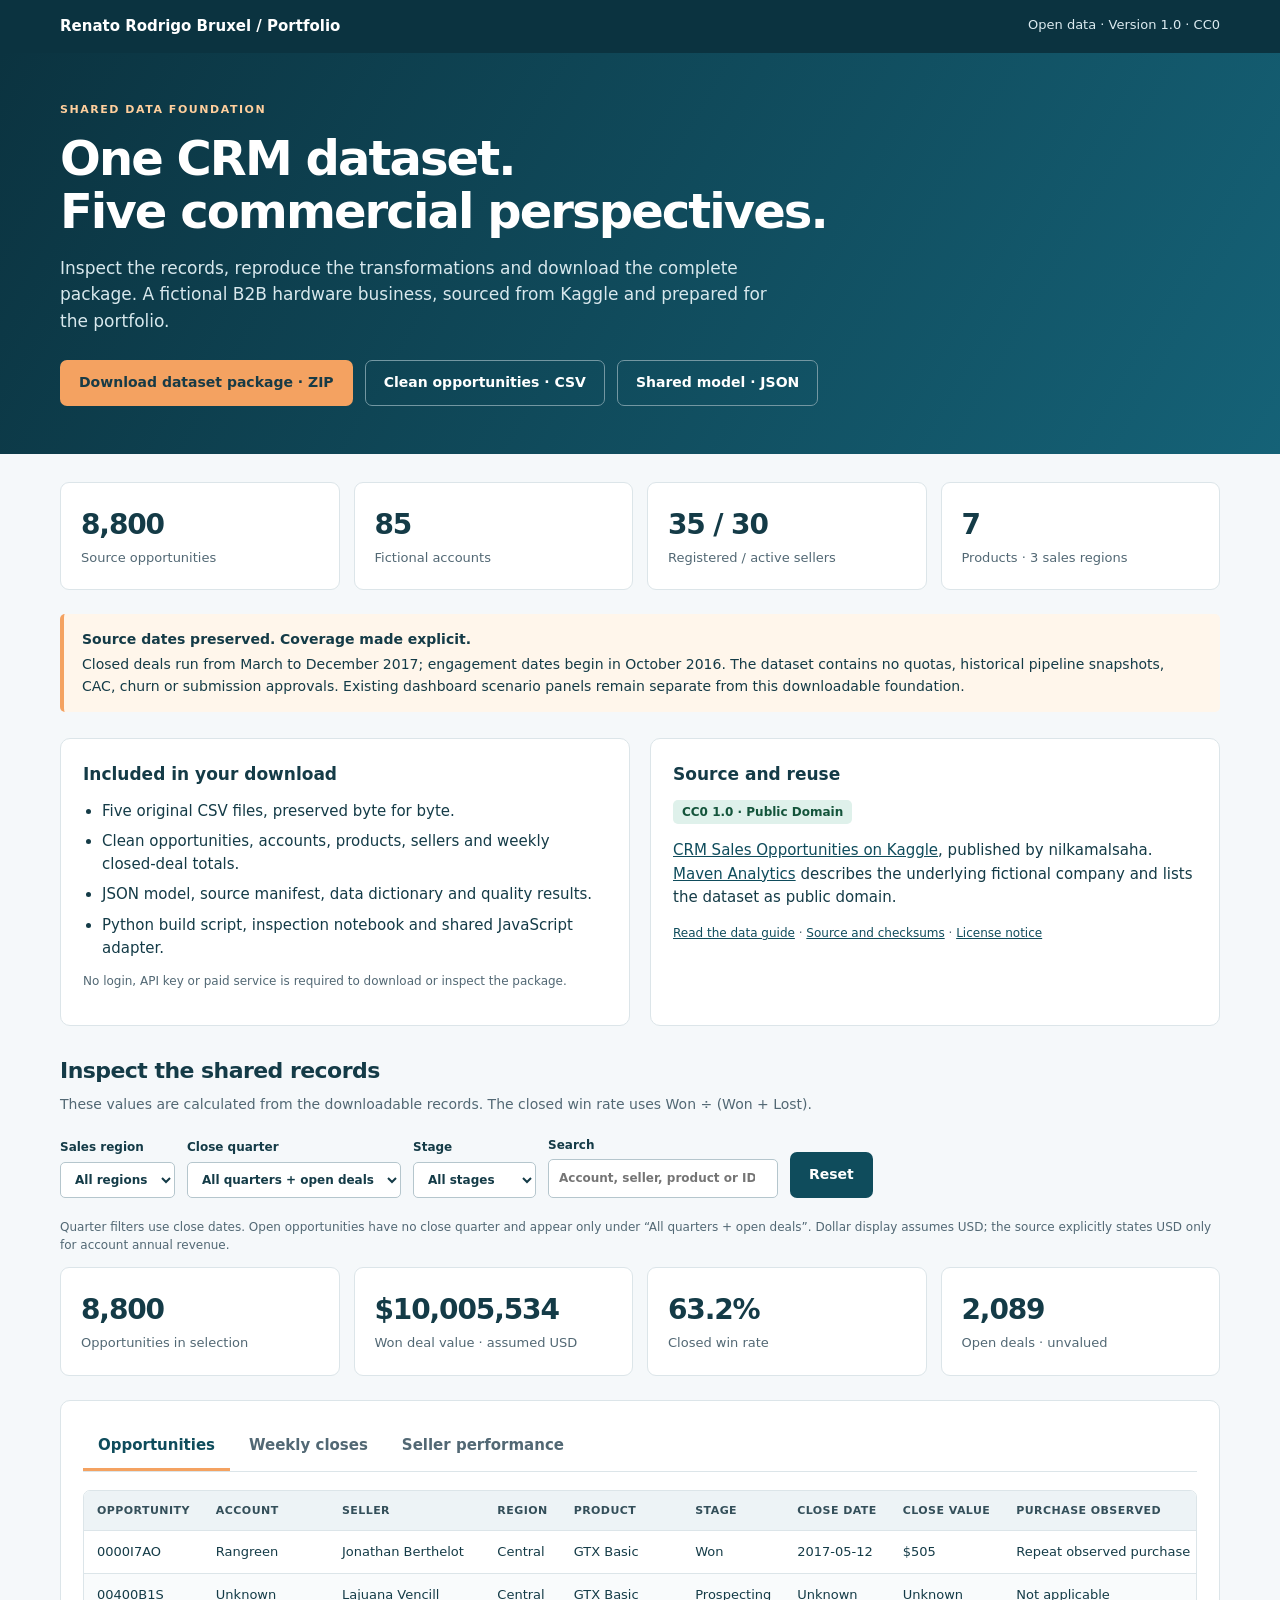
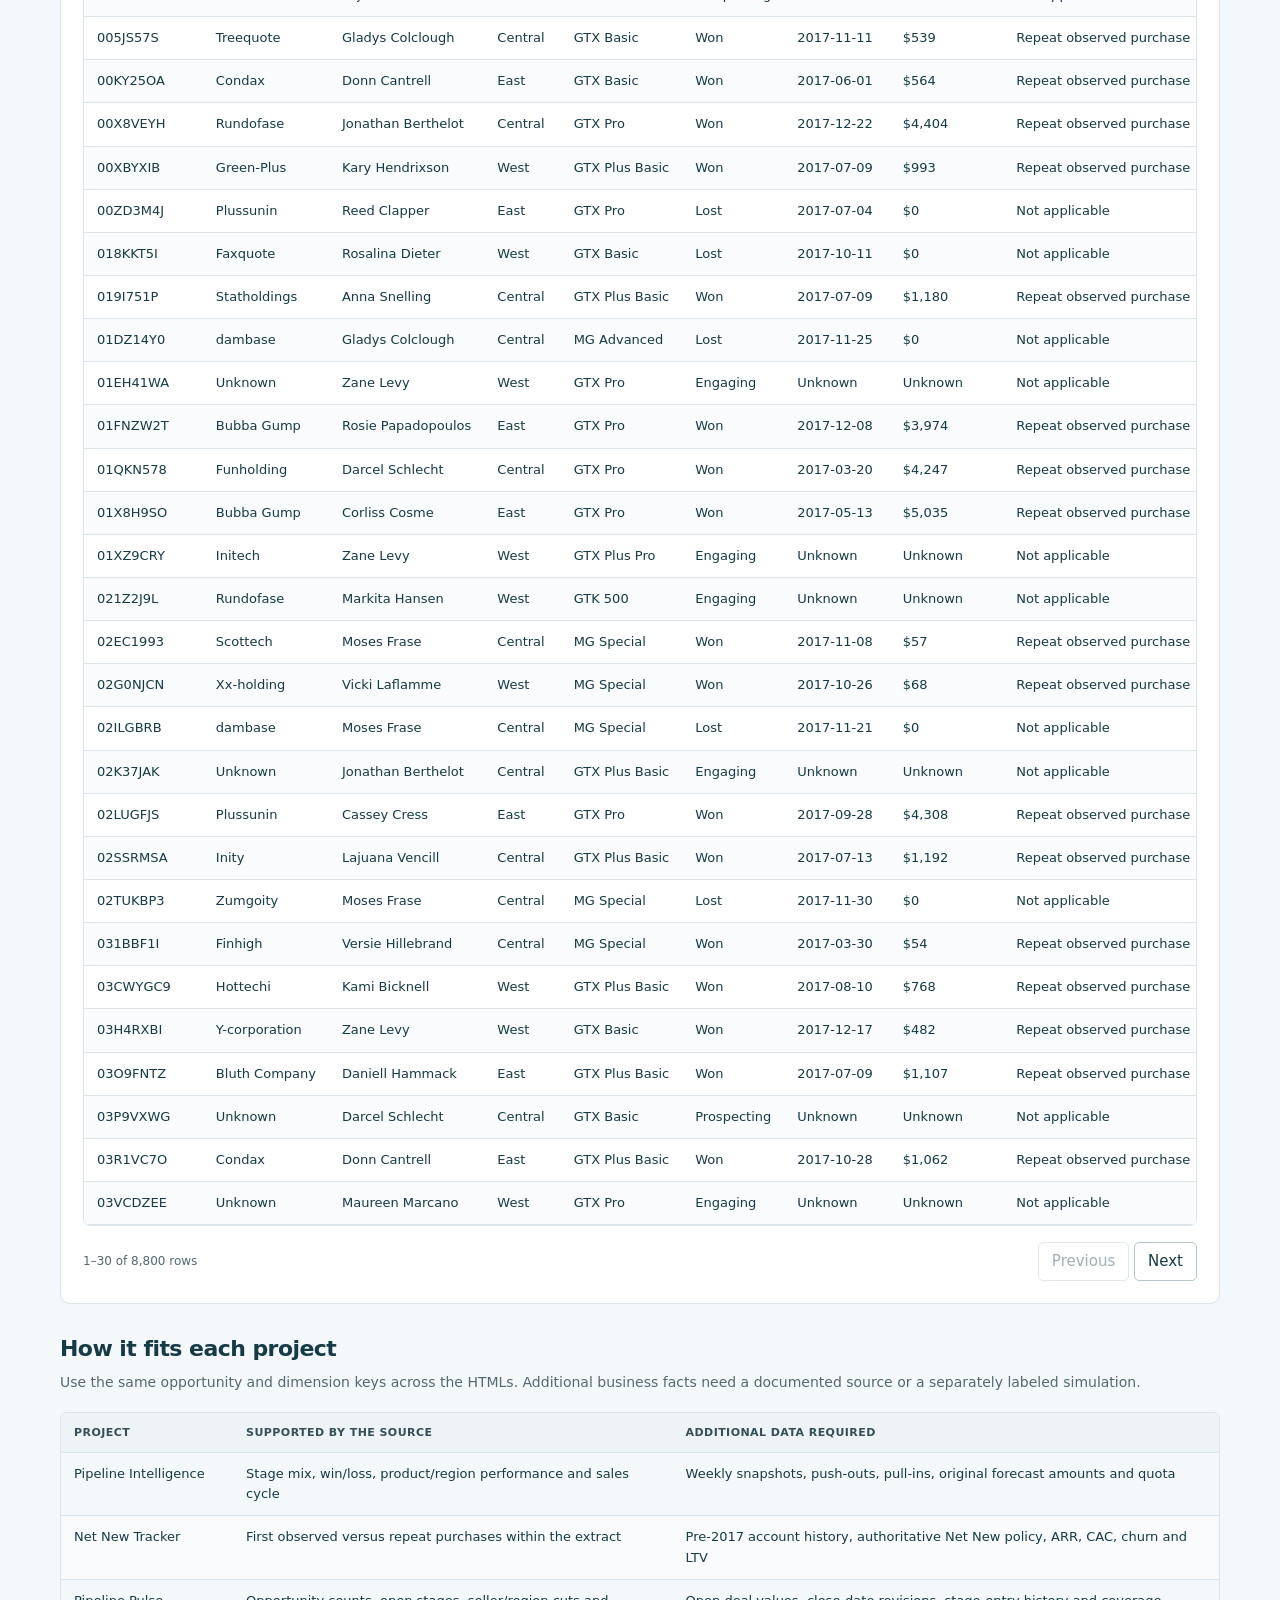
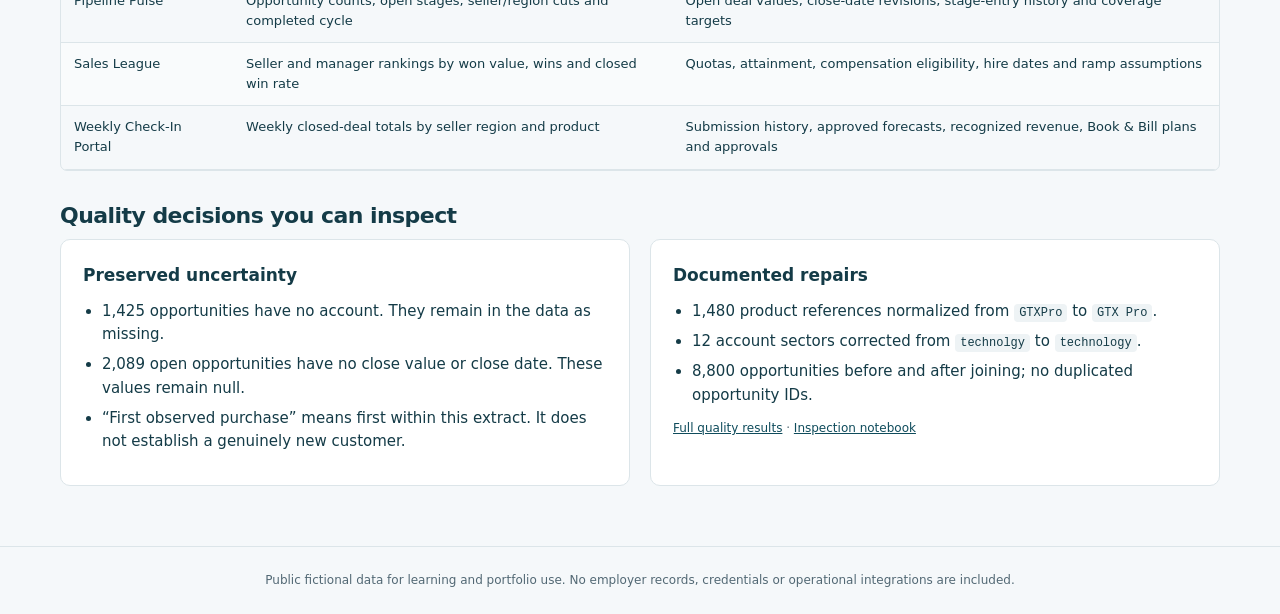
==== data/index.html @ 8870e7cd "Add shared Kaggle CRM dataset and portfolio downloads" ====
<!doctype html>
<html lang="en">
<head>
<meta charset="utf-8">
<meta name="viewport" content="width=device-width,initial-scale=1">
<title>Open CRM Dataset | Renato Rodrigo Bruxel</title>
<meta name="description" content="Download and inspect the shared Kaggle CRM dataset: preserved source CSVs, cleaned tables, JSON, documented metrics and reproducible quality checks.">
<style>
:root{--ink:#143b47;--muted:#526874;--teal:#0f4c5c;--accent:#f4a261;--paper:#f5f8fa;--line:#dce5e9}
*{box-sizing:border-box}body{margin:0;background:var(--paper);color:var(--ink);font:15px/1.55 system-ui,-apple-system,sans-serif}a{color:var(--teal)}button,input,select{font:inherit}button,a,input,select{outline-offset:4px}button:focus-visible,a:focus-visible,input:focus-visible,select:focus-visible{outline:3px solid #0c7cbb}
.top{background:#0b3340;color:#dcebf0;padding:15px max(20px,calc((100vw - 1160px)/2));display:flex;flex-wrap:wrap;justify-content:space-between;gap:12px}.top a{color:#fff;text-decoration:none;font-weight:650}.top span{font-size:13px}
.hero{background:linear-gradient(120deg,#0b3340,#156277);color:#fff;padding:48px 20px}.wrap{max-width:1160px;margin:auto}.eyebrow{text-transform:uppercase;letter-spacing:.14em;font-size:11px;font-weight:750;color:#ffcf9d}.hero h1{font-size:clamp(30px,5vw,48px);letter-spacing:-.04em;line-height:1.1;margin:14px 0}.hero p{max-width:720px;color:#d8e8ed;font-size:17px}.actions{display:flex;flex-wrap:wrap;gap:12px;margin-top:26px}.button{display:inline-flex;align-items:center;justify-content:center;padding:11px 18px;border-radius:7px;border:1px solid transparent;text-decoration:none;font-weight:750;font-size:14px;cursor:pointer;background:var(--teal);color:#fff}.hero .button{background:var(--accent);color:#183b46}.hero .secondary{background:transparent;border-color:#7397a2;color:#fff}
main{max-width:1200px;margin:auto;padding:28px 20px 60px}.facts{display:grid;grid-template-columns:repeat(4,minmax(0,1fr));gap:14px;margin-bottom:24px}.fact{padding:20px;background:#fff;border:1px solid var(--line);border-radius:9px}.fact strong{display:block;font-size:28px;letter-spacing:-.04em}.fact span{color:var(--muted);font-size:13px}.notice{padding:15px 18px;border-left:4px solid var(--accent);background:#fff6eb;border-radius:5px;font-size:14px;margin-bottom:26px}.notice strong{display:block;margin-bottom:3px}.section-title{font-size:22px;margin:28px 0 6px;letter-spacing:-.025em}.sub{color:var(--muted);font-size:14px;margin:0 0 18px}.grid{display:grid;grid-template-columns:1fr 1fr;gap:20px}.card{background:white;border:1px solid var(--line);border-radius:10px;padding:22px;min-width:0}.card h3{margin:0 0 12px;font-size:17px}.card ul{padding-left:19px;margin:10px 0}.card li{margin:7px 0}.badge{display:inline-block;background:#dff1eb;color:#14543b;font-size:12px;padding:3px 9px;border-radius:5px;font-weight:750}.filters{display:flex;flex-wrap:wrap;gap:12px;align-items:end;margin:20px 0}.filters label{font-size:12px;font-weight:700;display:flex;flex-direction:column;gap:5px}.filters select,.filters input{padding:9px 10px;border:1px solid #b5c6cd;border-radius:5px;background:#fff;color:var(--ink);max-width:100%}.filters input{width:230px}.tabs{display:flex;gap:4px;overflow-x:auto;border-bottom:1px solid var(--line);margin-bottom:18px}.tab{padding:11px 15px;white-space:nowrap;border:0;border-bottom:3px solid transparent;background:none;cursor:pointer;color:var(--muted);font-weight:650}.tab[aria-selected=true]{color:var(--teal);border-bottom-color:var(--accent)}.table-wrap{overflow-x:auto;max-width:100%;border:1px solid var(--line);border-radius:7px}table{border-collapse:collapse;width:100%;font-size:13px}th,td{padding:11px 13px;text-align:left;border-bottom:1px solid var(--line);white-space:nowrap}th{background:#edf3f6;color:#344f5a;font-size:11px;text-transform:uppercase;letter-spacing:.04em}tbody tr:nth-child(even){background:#f9fbfc}.fit td{white-space:normal;min-width:190px;vertical-align:top}.fit th:first-child,.fit td:first-child{min-width:160px}.pager{display:flex;flex-wrap:wrap;gap:12px;align-items:center;justify-content:space-between;margin-top:16px}.pager button{padding:7px 13px;border:1px solid #b5c6cd;border-radius:5px;background:white;cursor:pointer;color:var(--ink)}button:disabled{opacity:.4;cursor:default}.small{font-size:12px;color:var(--muted)}code{background:#eef3f5;padding:2px 5px;border-radius:4px;font-size:12px;overflow-wrap:anywhere}footer{text-align:center;padding:24px 20px;color:var(--muted);font-size:12px;border-top:1px solid var(--line)}[hidden]{display:none!important}
@media(max-width:760px){.facts{grid-template-columns:repeat(2,minmax(0,1fr))}.grid{grid-template-columns:1fr}.hero{padding:32px 20px}.card{padding:18px}.filters label{flex:1 1 140px}.filters input,.filters select{width:100%}}
@media(max-width:480px){.facts[aria-live]{grid-template-columns:minmax(0,1fr)}}
@media(prefers-reduced-motion:reduce){*{scroll-behavior:auto!important}}
</style>
</head>
<body>
<nav class="top" aria-label="Portfolio navigation"><a href="../index.html">Renato Rodrigo Bruxel / Portfolio</a><span>Open data · Version 1.0 · CC0</span></nav>
<header class="hero"><div class="wrap"><div class="eyebrow">Shared data foundation</div><h1>One CRM dataset.<br>Five commercial perspectives.</h1><p>Inspect the records, reproduce the transformations and download the complete package. A fictional B2B hardware business, sourced from Kaggle and prepared for the portfolio.</p><div class="actions"><a class="button" href="../downloads/crm-sales-opportunities-portfolio-v1.zip" download>Download dataset package · ZIP</a><a class="button secondary" href="crm/clean/opportunities.csv" download>Clean opportunities · CSV</a><a class="button secondary" href="crm/portfolio-data.json" download>Shared model · JSON</a></div></div></header>
<main>
<div class="facts" aria-label="Dataset coverage"><div class="fact"><strong>8,800</strong><span>Source opportunities</span></div><div class="fact"><strong>85</strong><span>Fictional accounts</span></div><div class="fact"><strong>35 / 30</strong><span>Registered / active sellers</span></div><div class="fact"><strong>7</strong><span>Products · 3 sales regions</span></div></div>
<div class="notice"><strong>Source dates preserved. Coverage made explicit.</strong>Closed deals run from March to December 2017; engagement dates begin in October 2016. The dataset contains no quotas, historical pipeline snapshots, CAC, churn or submission approvals. Existing dashboard scenario panels remain separate from this downloadable foundation.</div>
<div class="grid"><section class="card"><h3>Included in your download</h3><ul><li>Five original CSV files, preserved byte for byte.</li><li>Clean opportunities, accounts, products, sellers and weekly closed-deal totals.</li><li>JSON model, source manifest, data dictionary and quality results.</li><li>Python build script, inspection notebook and shared JavaScript adapter.</li></ul><p class="small">No login, API key or paid service is required to download or inspect the package.</p></section><section class="card"><h3>Source and reuse</h3><span class="badge">CC0 1.0 · Public Domain</span><p><a href="https://www.kaggle.com/datasets/nilkamalsaha/crm-sales-opportunities-on-google-sheets" target="_blank" rel="noopener noreferrer">CRM Sales Opportunities on Kaggle</a>, published by nilkamalsaha. <a href="https://mavenanalytics.io/data-playground/crm-sales-opportunities" target="_blank" rel="noopener noreferrer">Maven Analytics</a> describes the underlying fictional company and lists the dataset as public domain.</p><p class="small"><a href="crm/README.md">Read the data guide</a> · <a href="crm/source.json">Source and checksums</a> · <a href="crm/LICENSE.txt">License notice</a></p></section></div>
<h2 class="section-title">Inspect the shared records</h2><p class="sub">These values are calculated from the downloadable records. The closed win rate uses Won ÷ (Won + Lost).</p>
<div class="filters"><label>Sales region<select id="data-region"><option value="">All regions</option><option>Central</option><option>East</option><option>West</option></select></label><label>Close quarter<select id="data-quarter"><option value="">All quarters + open deals</option><option>2017-Q1</option><option>2017-Q2</option><option>2017-Q3</option><option>2017-Q4</option></select></label><label>Stage<select id="data-stage"><option value="">All stages</option><option>Prospecting</option><option>Engaging</option><option>Won</option><option>Lost</option></select></label><label>Search<input id="data-search" type="search" placeholder="Account, seller, product or ID"></label><button id="data-reset" class="button" type="button">Reset</button></div>
<p class="small">Quarter filters use close dates. Open opportunities have no close quarter and appear only under “All quarters + open deals”. Dollar display assumes USD; the source explicitly states USD only for account annual revenue.</p>
<div class="facts" aria-live="polite"><div class="fact"><strong id="metric-rows">—</strong><span>Opportunities in selection</span></div><div class="fact"><strong id="metric-value">—</strong><span>Won deal value · assumed USD</span></div><div class="fact"><strong id="metric-win">—</strong><span>Closed win rate</span></div><div class="fact"><strong id="metric-open">—</strong><span>Open deals · unvalued</span></div></div>
<div class="card"><div class="tabs" role="tablist" aria-label="Data views"><button class="tab" id="view-records" role="tab" aria-controls="dataset-panel" aria-selected="true" data-view="records">Opportunities</button><button class="tab" id="view-weekly" role="tab" aria-controls="dataset-panel" aria-selected="false" data-view="weekly" tabindex="-1">Weekly closes</button><button class="tab" id="view-sellers" role="tab" aria-controls="dataset-panel" aria-selected="false" data-view="sellers" tabindex="-1">Seller performance</button></div><div id="dataset-panel" role="tabpanel" aria-labelledby="view-records"><div class="table-wrap" tabindex="0" aria-label="Scrollable selected data"><table id="data-table"><thead></thead><tbody></tbody></table></div><div class="pager"><span id="data-count" class="small" aria-live="polite"></span><div><button id="data-prev" type="button">Previous</button> <button id="data-next" type="button">Next</button></div></div></div></div>
<h2 class="section-title">How it fits each project</h2><p class="sub">Use the same opportunity and dimension keys across the HTMLs. Additional business facts need a documented source or a separately labeled simulation.</p><div class="table-wrap" tabindex="0" aria-label="Dataset coverage by project"><table class="fit"><thead><tr><th>Project</th><th>Supported by the source</th><th>Additional data required</th></tr></thead><tbody id="data-fit"></tbody></table></div>
<h2 class="section-title">Quality decisions you can inspect</h2><div class="grid"><section class="card"><h3>Preserved uncertainty</h3><ul><li>1,425 opportunities have no account. They remain in the data as missing.</li><li>2,089 open opportunities have no close value or close date. These values remain null.</li><li>“First observed purchase” means first within this extract. It does not establish a genuinely new customer.</li></ul></section><section class="card"><h3>Documented repairs</h3><ul><li>1,480 product references normalized from <code>GTXPro</code> to <code>GTX Pro</code>.</li><li>12 account sectors corrected from <code>technolgy</code> to <code>technology</code>.</li><li>8,800 opportunities before and after joining; no duplicated opportunity IDs.</li></ul><p class="small"><a href="crm/reports/quality.json">Full quality results</a> · <a href="../notebooks/inspect_crm_data.ipynb" download>Inspection notebook</a></p></section></div>
<noscript><div class="notice">Enable JavaScript for the interactive preview. The download links and data documentation work without it.</div></noscript>
</main><footer>Public fictional data for learning and portfolio use. No employer records, credentials or operational integrations are included.</footer>
<script src="../assets/crm-data.js"></script><script src="../assets/portfolio-crm.js"></script><script src="../assets/dataset-explorer.js"></script>
</body></html>
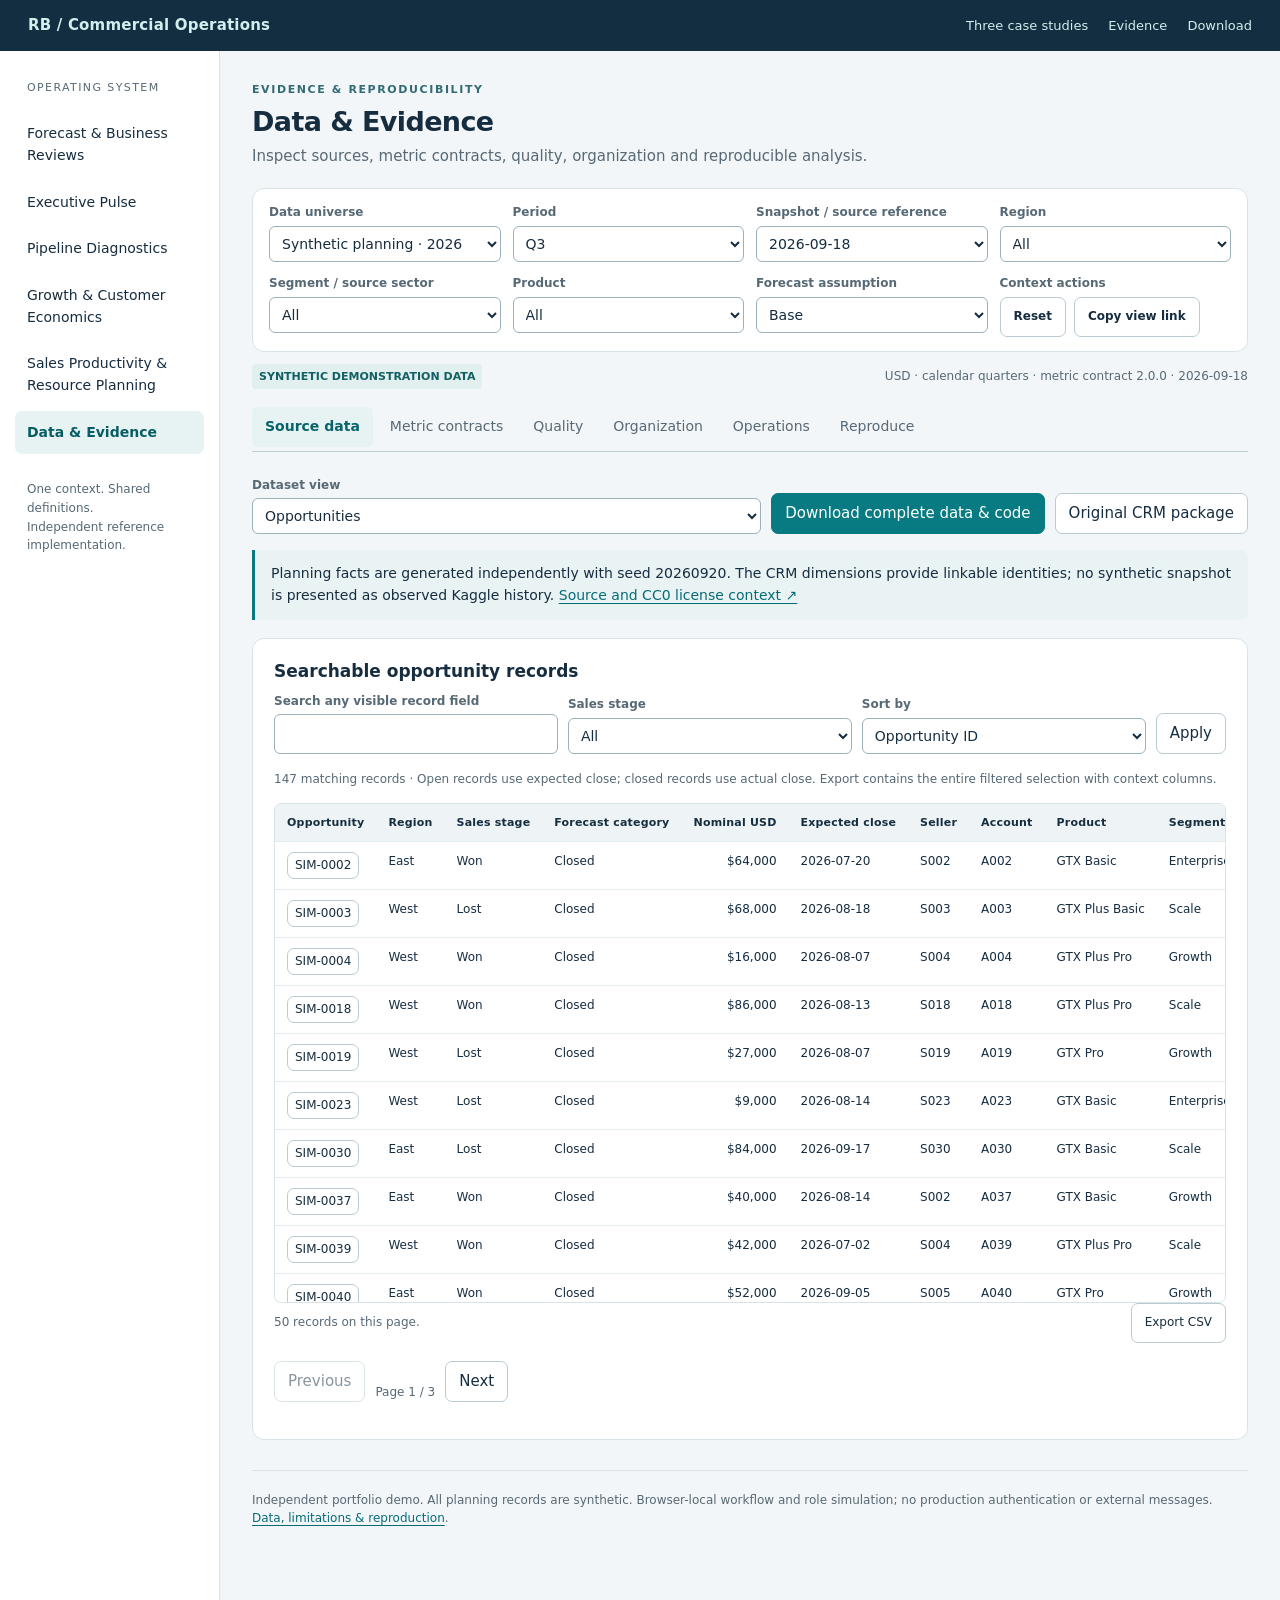
==== commit 602b0fa1: "Publish complete Astra portfolio build — Kaggle CRM + synthetic data Complete GTM Operations portfol" ====
--- a/data/index.html
+++ b/data/index.html
@@ -1,36 +1,7 @@
 <!doctype html>
-<html lang="en">
-<head>
-<meta charset="utf-8">
-<meta name="viewport" content="width=device-width,initial-scale=1">
-<title>Open CRM Dataset | Renato Rodrigo Bruxel</title>
-<meta name="description" content="Download and inspect the shared Kaggle CRM dataset: preserved source CSVs, cleaned tables, JSON, documented metrics and reproducible quality checks.">
-<style>
-:root{--ink:#143b47;--muted:#526874;--teal:#0f4c5c;--accent:#f4a261;--paper:#f5f8fa;--line:#dce5e9}
-*{box-sizing:border-box}body{margin:0;background:var(--paper);color:var(--ink);font:15px/1.55 system-ui,-apple-system,sans-serif}a{color:var(--teal)}button,input,select{font:inherit}button,a,input,select{outline-offset:4px}button:focus-visible,a:focus-visible,input:focus-visible,select:focus-visible{outline:3px solid #0c7cbb}
-.top{background:#0b3340;color:#dcebf0;padding:15px max(20px,calc((100vw - 1160px)/2));display:flex;flex-wrap:wrap;justify-content:space-between;gap:12px}.top a{color:#fff;text-decoration:none;font-weight:650}.top span{font-size:13px}
-.hero{background:linear-gradient(120deg,#0b3340,#156277);color:#fff;padding:48px 20px}.wrap{max-width:1160px;margin:auto}.eyebrow{text-transform:uppercase;letter-spacing:.14em;font-size:11px;font-weight:750;color:#ffcf9d}.hero h1{font-size:clamp(30px,5vw,48px);letter-spacing:-.04em;line-height:1.1;margin:14px 0}.hero p{max-width:720px;color:#d8e8ed;font-size:17px}.actions{display:flex;flex-wrap:wrap;gap:12px;margin-top:26px}.button{display:inline-flex;align-items:center;justify-content:center;padding:11px 18px;border-radius:7px;border:1px solid transparent;text-decoration:none;font-weight:750;font-size:14px;cursor:pointer;background:var(--teal);color:#fff}.hero .button{background:var(--accent);color:#183b46}.hero .secondary{background:transparent;border-color:#7397a2;color:#fff}
-main{max-width:1200px;margin:auto;padding:28px 20px 60px}.facts{display:grid;grid-template-columns:repeat(4,minmax(0,1fr));gap:14px;margin-bottom:24px}.fact{padding:20px;background:#fff;border:1px solid var(--line);border-radius:9px}.fact strong{display:block;font-size:28px;letter-spacing:-.04em}.fact span{color:var(--muted);font-size:13px}.notice{padding:15px 18px;border-left:4px solid var(--accent);background:#fff6eb;border-radius:5px;font-size:14px;margin-bottom:26px}.notice strong{display:block;margin-bottom:3px}.section-title{font-size:22px;margin:28px 0 6px;letter-spacing:-.025em}.sub{color:var(--muted);font-size:14px;margin:0 0 18px}.grid{display:grid;grid-template-columns:1fr 1fr;gap:20px}.card{background:white;border:1px solid var(--line);border-radius:10px;padding:22px;min-width:0}.card h3{margin:0 0 12px;font-size:17px}.card ul{padding-left:19px;margin:10px 0}.card li{margin:7px 0}.badge{display:inline-block;background:#dff1eb;color:#14543b;font-size:12px;padding:3px 9px;border-radius:5px;font-weight:750}.filters{display:flex;flex-wrap:wrap;gap:12px;align-items:end;margin:20px 0}.filters label{font-size:12px;font-weight:700;display:flex;flex-direction:column;gap:5px}.filters select,.filters input{padding:9px 10px;border:1px solid #b5c6cd;border-radius:5px;background:#fff;color:var(--ink);max-width:100%}.filters input{width:230px}.tabs{display:flex;gap:4px;overflow-x:auto;border-bottom:1px solid var(--line);margin-bottom:18px}.tab{padding:11px 15px;white-space:nowrap;border:0;border-bottom:3px solid transparent;background:none;cursor:pointer;color:var(--muted);font-weight:650}.tab[aria-selected=true]{color:var(--teal);border-bottom-color:var(--accent)}.table-wrap{overflow-x:auto;max-width:100%;border:1px solid var(--line);border-radius:7px}table{border-collapse:collapse;width:100%;font-size:13px}th,td{padding:11px 13px;text-align:left;border-bottom:1px solid var(--line);white-space:nowrap}th{background:#edf3f6;color:#344f5a;font-size:11px;text-transform:uppercase;letter-spacing:.04em}tbody tr:nth-child(even){background:#f9fbfc}.fit td{white-space:normal;min-width:190px;vertical-align:top}.fit th:first-child,.fit td:first-child{min-width:160px}.pager{display:flex;flex-wrap:wrap;gap:12px;align-items:center;justify-content:space-between;margin-top:16px}.pager button{padding:7px 13px;border:1px solid #b5c6cd;border-radius:5px;background:white;cursor:pointer;color:var(--ink)}button:disabled{opacity:.4;cursor:default}.small{font-size:12px;color:var(--muted)}code{background:#eef3f5;padding:2px 5px;border-radius:4px;font-size:12px;overflow-wrap:anywhere}footer{text-align:center;padding:24px 20px;color:var(--muted);font-size:12px;border-top:1px solid var(--line)}[hidden]{display:none!important}
-@media(max-width:760px){.facts{grid-template-columns:repeat(2,minmax(0,1fr))}.grid{grid-template-columns:1fr}.hero{padding:32px 20px}.card{padding:18px}.filters label{flex:1 1 140px}.filters input,.filters select{width:100%}}
-@media(max-width:480px){.facts[aria-live]{grid-template-columns:minmax(0,1fr)}}
-@media(prefers-reduced-motion:reduce){*{scroll-behavior:auto!important}}
-</style>
-</head>
-<body>
-<nav class="top" aria-label="Portfolio navigation"><a href="../index.html">Renato Rodrigo Bruxel / Portfolio</a><span>Open data · Version 1.0 · CC0</span></nav>
-<header class="hero"><div class="wrap"><div class="eyebrow">Shared data foundation</div><h1>One CRM dataset.<br>Five commercial perspectives.</h1><p>Inspect the records, reproduce the transformations and download the complete package. A fictional B2B hardware business, sourced from Kaggle and prepared for the portfolio.</p><div class="actions"><a class="button" href="../downloads/crm-sales-opportunities-portfolio-v1.zip" download>Download dataset package · ZIP</a><a class="button secondary" href="crm/clean/opportunities.csv" download>Clean opportunities · CSV</a><a class="button secondary" href="crm/portfolio-data.json" download>Shared model · JSON</a></div></div></header>
-<main>
-<div class="facts" aria-label="Dataset coverage"><div class="fact"><strong>8,800</strong><span>Source opportunities</span></div><div class="fact"><strong>85</strong><span>Fictional accounts</span></div><div class="fact"><strong>35 / 30</strong><span>Registered / active sellers</span></div><div class="fact"><strong>7</strong><span>Products · 3 sales regions</span></div></div>
-<div class="notice"><strong>Source dates preserved. Coverage made explicit.</strong>Closed deals run from March to December 2017; engagement dates begin in October 2016. The dataset contains no quotas, historical pipeline snapshots, CAC, churn or submission approvals. Existing dashboard scenario panels remain separate from this downloadable foundation.</div>
-<div class="grid"><section class="card"><h3>Included in your download</h3><ul><li>Five original CSV files, preserved byte for byte.</li><li>Clean opportunities, accounts, products, sellers and weekly closed-deal totals.</li><li>JSON model, source manifest, data dictionary and quality results.</li><li>Python build script, inspection notebook and shared JavaScript adapter.</li></ul><p class="small">No login, API key or paid service is required to download or inspect the package.</p></section><section class="card"><h3>Source and reuse</h3><span class="badge">CC0 1.0 · Public Domain</span><p><a href="https://www.kaggle.com/datasets/nilkamalsaha/crm-sales-opportunities-on-google-sheets" target="_blank" rel="noopener noreferrer">CRM Sales Opportunities on Kaggle</a>, published by nilkamalsaha. <a href="https://mavenanalytics.io/data-playground/crm-sales-opportunities" target="_blank" rel="noopener noreferrer">Maven Analytics</a> describes the underlying fictional company and lists the dataset as public domain.</p><p class="small"><a href="crm/README.md">Read the data guide</a> · <a href="crm/source.json">Source and checksums</a> · <a href="crm/LICENSE.txt">License notice</a></p></section></div>
-<h2 class="section-title">Inspect the shared records</h2><p class="sub">These values are calculated from the downloadable records. The closed win rate uses Won ÷ (Won + Lost).</p>
-<div class="filters"><label>Sales region<select id="data-region"><option value="">All regions</option><option>Central</option><option>East</option><option>West</option></select></label><label>Close quarter<select id="data-quarter"><option value="">All quarters + open deals</option><option>2017-Q1</option><option>2017-Q2</option><option>2017-Q3</option><option>2017-Q4</option></select></label><label>Stage<select id="data-stage"><option value="">All stages</option><option>Prospecting</option><option>Engaging</option><option>Won</option><option>Lost</option></select></label><label>Search<input id="data-search" type="search" placeholder="Account, seller, product or ID"></label><button id="data-reset" class="button" type="button">Reset</button></div>
-<p class="small">Quarter filters use close dates. Open opportunities have no close quarter and appear only under “All quarters + open deals”. Dollar display assumes USD; the source explicitly states USD only for account annual revenue.</p>
-<div class="facts" aria-live="polite"><div class="fact"><strong id="metric-rows">—</strong><span>Opportunities in selection</span></div><div class="fact"><strong id="metric-value">—</strong><span>Won deal value · assumed USD</span></div><div class="fact"><strong id="metric-win">—</strong><span>Closed win rate</span></div><div class="fact"><strong id="metric-open">—</strong><span>Open deals · unvalued</span></div></div>
-<div class="card"><div class="tabs" role="tablist" aria-label="Data views"><button class="tab" id="view-records" role="tab" aria-controls="dataset-panel" aria-selected="true" data-view="records">Opportunities</button><button class="tab" id="view-weekly" role="tab" aria-controls="dataset-panel" aria-selected="false" data-view="weekly" tabindex="-1">Weekly closes</button><button class="tab" id="view-sellers" role="tab" aria-controls="dataset-panel" aria-selected="false" data-view="sellers" tabindex="-1">Seller performance</button></div><div id="dataset-panel" role="tabpanel" aria-labelledby="view-records"><div class="table-wrap" tabindex="0" aria-label="Scrollable selected data"><table id="data-table"><thead></thead><tbody></tbody></table></div><div class="pager"><span id="data-count" class="small" aria-live="polite"></span><div><button id="data-prev" type="button">Previous</button> <button id="data-next" type="button">Next</button></div></div></div></div>
-<h2 class="section-title">How it fits each project</h2><p class="sub">Use the same opportunity and dimension keys across the HTMLs. Additional business facts need a documented source or a separately labeled simulation.</p><div class="table-wrap" tabindex="0" aria-label="Dataset coverage by project"><table class="fit"><thead><tr><th>Project</th><th>Supported by the source</th><th>Additional data required</th></tr></thead><tbody id="data-fit"></tbody></table></div>
-<h2 class="section-title">Quality decisions you can inspect</h2><div class="grid"><section class="card"><h3>Preserved uncertainty</h3><ul><li>1,425 opportunities have no account. They remain in the data as missing.</li><li>2,089 open opportunities have no close value or close date. These values remain null.</li><li>“First observed purchase” means first within this extract. It does not establish a genuinely new customer.</li></ul></section><section class="card"><h3>Documented repairs</h3><ul><li>1,480 product references normalized from <code>GTXPro</code> to <code>GTX Pro</code>.</li><li>12 account sectors corrected from <code>technolgy</code> to <code>technology</code>.</li><li>8,800 opportunities before and after joining; no duplicated opportunity IDs.</li></ul><p class="small"><a href="crm/reports/quality.json">Full quality results</a> · <a href="../notebooks/inspect_crm_data.ipynb" download>Inspection notebook</a></p></section></div>
-<noscript><div class="notice">Enable JavaScript for the interactive preview. The download links and data documentation work without it.</div></noscript>
-</main><footer>Public fictional data for learning and portfolio use. No employer records, credentials or operational integrations are included.</footer>
-<script src="../assets/crm-data.js"></script><script src="../assets/portfolio-crm.js"></script><script src="../assets/dataset-explorer.js"></script>
-</body></html>
+<html lang="en"><head><meta charset="utf-8"><meta name="viewport" content="width=device-width,initial-scale=1">
+<meta name="description" content="Data & Evidence. An independent commercial operations reference implementation with educational CRM data and reproducible synthetic planning scenarios.">
+<meta http-equiv="Content-Security-Policy" content="default-src 'self'; script-src 'self'; style-src 'self' 'unsafe-inline'; img-src 'self' data:; connect-src 'self'; object-src 'none'; base-uri 'self'">
+<title>Data & Evidence | Renato Bruxel</title><link rel="stylesheet" href="../assets/gtm.css">
+</head><body data-module="data" data-root="../"><div id="app"><main><h1>Data & Evidence</h1><p>Loading the local data bundle…</p></main></div><noscript><p>This interactive demonstration needs JavaScript. All source data, SQL and documentation are available in the <a href="../downloads/gtm-operating-system-v2.zip">downloadable package</a>.</p></noscript>
+<script src="../assets/crm-data.js"></script><script src="../assets/planning-data.js"></script><script src="../assets/sql-results.js"></script><script src="../assets/gtm-model.js"></script><script src="../assets/gtm-app.js"></script></body></html>
--- a/assets/gtm.css
+++ b/assets/gtm.css
@@ -0,0 +1,3 @@
+:root{--ink:#162d40;--muted:#576975;--brand:#087b82;--soft:#e7f3f2;--line:#d9e3e7;--paper:#fff;--bg:#f3f6f8;--warn:#986117;--bad:#a43b42;--blue:#426b9d;--radius:12px}*{box-sizing:border-box}html{scroll-behavior:smooth}body{margin:0;background:var(--bg);color:var(--ink);font:15px/1.55 system-ui,-apple-system,"Segoe UI",sans-serif}a{color:#076b77;text-underline-offset:3px}button,input,select,textarea{font:inherit}button,.button{border:1px solid #b8cbd1;border-radius:7px;background:white;color:var(--ink);padding:8px 13px;cursor:pointer;text-decoration:none;display:inline-flex;align-items:center;justify-content:center;gap:6px;min-height:40px}button:hover,.button:hover{background:var(--soft)}button.primary,.button.primary{background:var(--brand);border-color:var(--brand);color:white}button:disabled{opacity:.5;cursor:default}button:focus-visible,a:focus-visible,input:focus-visible,select:focus-visible,textarea:focus-visible,summary:focus-visible,circle:focus-visible{outline:3px solid #bb791d;outline-offset:3px}input,select,textarea{border:1px solid #9bb1bc;border-radius:6px;background:white;color:var(--ink);padding:8px;width:100%;min-width:0}textarea{min-height:110px;resize:vertical}label{display:block;font-size:12px;font-weight:650;color:var(--muted)}label input,label select,label textarea{display:block;margin-top:4px;font-size:14px;font-weight:400;color:var(--ink)}input[type=checkbox]{width:auto;display:inline;vertical-align:middle}label.check{font-size:14px;font-weight:400}.skip{position:absolute;left:-9999px}.skip:focus{left:12px;top:10px;z-index:100;background:white;padding:12px}.topbar{background:#122e40;color:#fff;padding:14px 28px;display:flex;justify-content:space-between;gap:16px;align-items:center}.topbar a{color:#d3eeee;text-decoration:none}.wordmark{font-weight:700;letter-spacing:.2px}.toplinks{display:flex;gap:20px;flex-wrap:wrap;font-size:13px}.layout{display:grid;grid-template-columns:220px minmax(0,1fr);min-height:calc(100vh - 52px)}aside{border-right:1px solid var(--line);background:#fff;padding:28px 15px}.rail-label{font-size:11px;letter-spacing:1.4px;text-transform:uppercase;color:var(--muted);margin:0 12px 16px}aside a{display:block;padding:11px 12px;border-radius:7px;text-decoration:none;color:var(--ink);font-size:14px;margin:3px 0}aside a.active{background:var(--soft);color:#065e64;font-weight:700}aside .rail-bottom{font-size:12px;color:var(--muted);margin:26px 12px}main{min-width:0;padding:30px 32px 60px;max-width:1600px;width:100%;margin:auto}.page-title{display:flex;gap:20px;justify-content:space-between;align-items:flex-start;margin-bottom:20px}.page-title h1{font-size:27px;line-height:1.22;margin:0 0 6px;font-weight:720;letter-spacing:-.6px}.page-title p{color:var(--muted);margin:0;max-width:780px}.eyebrow{font-size:11px;letter-spacing:1.6px;text-transform:uppercase;color:#326b74;font-weight:750;margin-bottom:8px}.context{background:#fff;border:1px solid var(--line);border-radius:var(--radius);padding:14px 16px;margin:0 0 12px;display:grid;grid-template-columns:repeat(4,minmax(0,1fr));gap:12px}.context .context-more{grid-column:1/-1}.scope{display:flex;justify-content:space-between;gap:12px;align-items:center;flex-wrap:wrap;font-size:12px;color:var(--muted);margin-bottom:18px}.scope .tag{font-size:11px;font-weight:700;border-radius:4px;background:#e1efee;color:#125f64;padding:4px 7px}.tabs{display:flex;gap:4px;border-bottom:1px solid #bdcfd5;margin-bottom:24px;overflow:auto;padding-bottom:4px}.tabs button{white-space:nowrap;background:transparent;border:0;border-radius:5px;font-size:14px;color:var(--muted)}.tabs button[aria-selected=true]{color:#07646b;background:var(--soft);font-weight:700}.view{min-width:0}.kpis{display:grid;grid-template-columns:repeat(4,minmax(0,1fr));gap:14px;margin:0 0 22px}.kpi{padding:18px 19px;background:white;border:1px solid var(--line);border-top:3px solid #9cbabd;border-radius:10px;min-width:0}.kpi .label{font-size:12px;color:var(--muted)}.kpi .value{font-size:26px;font-variant-numeric:tabular-nums;font-weight:720;line-height:1.35;margin:5px 0;letter-spacing:-.5px}.kpi .note{font-size:11px;color:var(--muted)}.kpi.primary{border-top-color:var(--brand)}.grid{display:grid;grid-template-columns:repeat(2,minmax(0,1fr));gap:20px;margin-bottom:20px}.grid.three{grid-template-columns:repeat(3,minmax(0,1fr))}.panel{background:white;border:1px solid var(--line);border-radius:var(--radius);padding:21px;min-width:0;margin-bottom:20px}.grid>.panel{margin-bottom:0}.panel h2,.panel h3{margin:0 0 9px;font-size:17px;line-height:1.35}.panel h3{font-size:15px}.panel p{margin:8px 0 14px}.small,.help{font-size:12px;color:var(--muted)}.callout{background:#eaf3f4;border-left:3px solid var(--brand);padding:13px 16px;border-radius:0 7px 7px 0;margin-bottom:18px;font-size:14px}.callout.warn{background:#fff5e6;border-color:var(--warn)}.callout.error{background:#fff0ef;border-color:var(--bad)}.toolbar{display:flex;gap:10px;align-items:end;flex-wrap:wrap;margin-bottom:16px}.toolbar label{flex:1;min-width:130px}.form-grid{display:grid;grid-template-columns:repeat(3,minmax(0,1fr));gap:14px;margin:14px 0}.span-all{grid-column:1/-1}.table-wrap{overflow:auto;width:100%;max-height:500px;border:1px solid var(--line);border-radius:7px;margin-top:10px}table{border-collapse:collapse;width:100%;font-size:12px;white-space:nowrap}th,td{text-align:left;padding:10px 12px;border-bottom:1px solid #e5ecef;vertical-align:top}th{background:#eef4f6;position:sticky;top:0;z-index:1;font-size:11px;letter-spacing:.2px}th button{padding:0;min-height:24px;font-size:inherit;border:0;background:none;color:inherit;text-align:left}td.num{text-align:right;font-variant-numeric:tabular-nums}tr:hover td{background:#f4f9f9}td.wrap{white-space:normal;min-width:180px;max-width:350px}.table-wrap button{font-size:12px;min-height:27px;padding:3px 7px}.empty{padding:35px;text-align:center;color:var(--muted)}.bar-row{display:grid;grid-template-columns:110px minmax(0,1fr) 88px;gap:10px;align-items:center;margin:15px 0;font-size:12px}.bar-track{background:#eaf0f3;height:14px;border-radius:3px;overflow:hidden}.bar-fill{background:var(--brand);height:100%;min-width:0}.bar-value{text-align:right;font-variant-numeric:tabular-nums}.bar-label{overflow-wrap:anywhere}.chart{width:100%;height:auto;min-height:150px;max-height:280px;overflow:visible}.chart text{fill:#516975;font-size:11px}.legend{display:flex;gap:18px;flex-wrap:wrap;font-size:12px;color:var(--muted);margin:9px 0}.legend i{display:inline-block;width:9px;height:9px;background:var(--brand);border-radius:2px;margin-right:5px}.steps{display:flex;flex-wrap:wrap;gap:8px;margin:16px 0}.steps span{padding:6px 11px;border-radius:5px;background:#f0f4f6;font-size:12px}.steps .current{background:var(--soft);color:#05666e;font-weight:700}.status{font-size:11px;font-weight:700;color:#05626b;background:#e5f2f1;padding:3px 7px;border-radius:4px;display:inline-block}.status.Open,.status.returned{background:#fff1dc;color:#805411}.muted{color:var(--muted)}.actions{display:flex;gap:8px;flex-wrap:wrap;margin:12px 0}.prose{max-width:950px}.prose p{max-width:80ch}.prose h2{margin-top:30px}.prose li{margin-bottom:10px}.code{white-space:pre-wrap;overflow:auto;background:#102d40;color:#d8eff0;padding:18px;border-radius:8px;font:12px/1.7 ui-monospace,monospace;max-height:480px}.brief{white-space:pre-wrap;font-size:14px;line-height:1.8}.chatlog{max-height:450px;overflow:auto;display:flex;flex-direction:column;gap:14px;padding:4px}.chat{padding:16px;border-radius:10px;background:#edf4f5;overflow-wrap:anywhere}.chat.user{background:#f2f4f7;margin-left:30px}.chat h3{font-size:12px;text-transform:uppercase;letter-spacing:.6px}.chat pre{white-space:pre-wrap;font:inherit}.chat .evidence{font-size:12px;border-top:1px solid #ccdfe2;padding-top:9px}.hero{max-width:1100px;padding:45px 0 34px}.hero h1{font-size:46px;letter-spacing:-1.8px;line-height:1.13;max-width:900px;margin:12px 0 20px}.hero p{font-size:19px;max-width:800px;color:var(--muted)}.case{display:flex;flex-direction:column;justify-content:space-between;border-top:4px solid var(--brand)}.case .number{font-size:12px;letter-spacing:1px;color:var(--muted)}.case h2{font-size:22px;margin-top:12px}.case p{color:var(--muted);font-size:14px}.case .actions{margin-top:20px}.profile{max-width:1100px;margin:auto;padding:0 28px 60px}.facts{display:flex;gap:32px;flex-wrap:wrap;margin:26px 0}.fact strong{font-size:28px;display:block}.fact span{font-size:12px;color:var(--muted)}footer{font-size:12px;color:var(--muted);padding:20px 0;border-top:1px solid var(--line);margin-top:30px}.toast{position:fixed;bottom:22px;right:22px;max-width:500px;z-index:300;padding:14px 20px;border-radius:8px;background:#143b49;color:white;box-shadow:0 6px 24px #173f4933}.toast:empty{display:none}dialog{border:1px solid var(--line);border-radius:14px;max-width:880px;width:calc(100% - 32px);padding:26px;max-height:88vh;overflow:auto;color:var(--ink)}dialog::backdrop{background:#0a263c77}dialog .close{float:right}.section-link{display:flex;justify-content:space-between;gap:15px;padding:12px 0;border-bottom:1px solid var(--line)}details{margin:14px 0}summary{cursor:pointer;font-weight:600;color:#096770}.mini{font-size:11px}.notice{padding:12px;background:#f5f8f9;font-size:12px;color:var(--muted);border-radius:6px}.badge-row{display:flex;gap:8px;flex-wrap:wrap}.light-grid{display:grid;grid-template-columns:repeat(4,1fr);gap:10px}.light-grid div{border:1px solid var(--line);padding:14px;border-radius:8px;font-size:13px}.number-list{padding-left:20px}.danger{color:var(--bad)}.sr-only{position:absolute;width:1px;height:1px;overflow:hidden;clip:rect(0,0,0,0)}@media(max-width:1150px){.layout{grid-template-columns:185px minmax(0,1fr)}main{padding:24px}.kpis{grid-template-columns:repeat(2,minmax(0,1fr))}.grid.three{grid-template-columns:1fr}.context{grid-template-columns:repeat(3,minmax(0,1fr))}}@media(max-width:760px){.layout{display:block}aside{display:flex;overflow:auto;border-right:0;border-bottom:1px solid var(--line);padding:8px;gap:4px}aside a{white-space:nowrap;font-size:12px;padding:7px 9px}aside .rail-label,aside .rail-bottom{display:none}main{padding:20px 14px 40px}.topbar{padding:12px 15px}.toplinks{gap:12px;font-size:11px}.page-title h1{font-size:23px}.page-title{display:block}.page-title .actions{margin-top:14px}.context{grid-template-columns:repeat(2,minmax(0,1fr));padding:12px;gap:10px}.grid,.grid.three{grid-template-columns:minmax(0,1fr)}.form-grid{grid-template-columns:repeat(2,minmax(0,1fr))}.kpis{gap:9px}.kpi{padding:13px}.kpi .value{font-size:23px}.panel{padding:16px}.hero h1{font-size:35px}.hero{padding-top:30px}.hero p{font-size:17px}.profile{padding:0 18px 40px}.light-grid{grid-template-columns:repeat(2,1fr)}.bar-row{grid-template-columns:85px minmax(0,1fr) 74px;gap:6px}.facts{gap:22px}.toast{left:12px;right:12px;bottom:12px}.tabs button{font-size:13px}.table-wrap{max-height:420px}}@media print{aside,.topbar,.context,.tabs,.actions,.toolbar,button,.toast,.skip{display:none!important}.layout{display:block}main{padding:0}.panel,.kpi{break-inside:avoid}.table-wrap{max-height:none;overflow:visible}body{background:white}.view{display:block}.kpis{grid-template-columns:repeat(4,1fr)}}
+
+.hero p.small{font-size:12px;line-height:1.55;max-width:90ch}.context select{padding-right:4px}aside a{flex-shrink:0}
